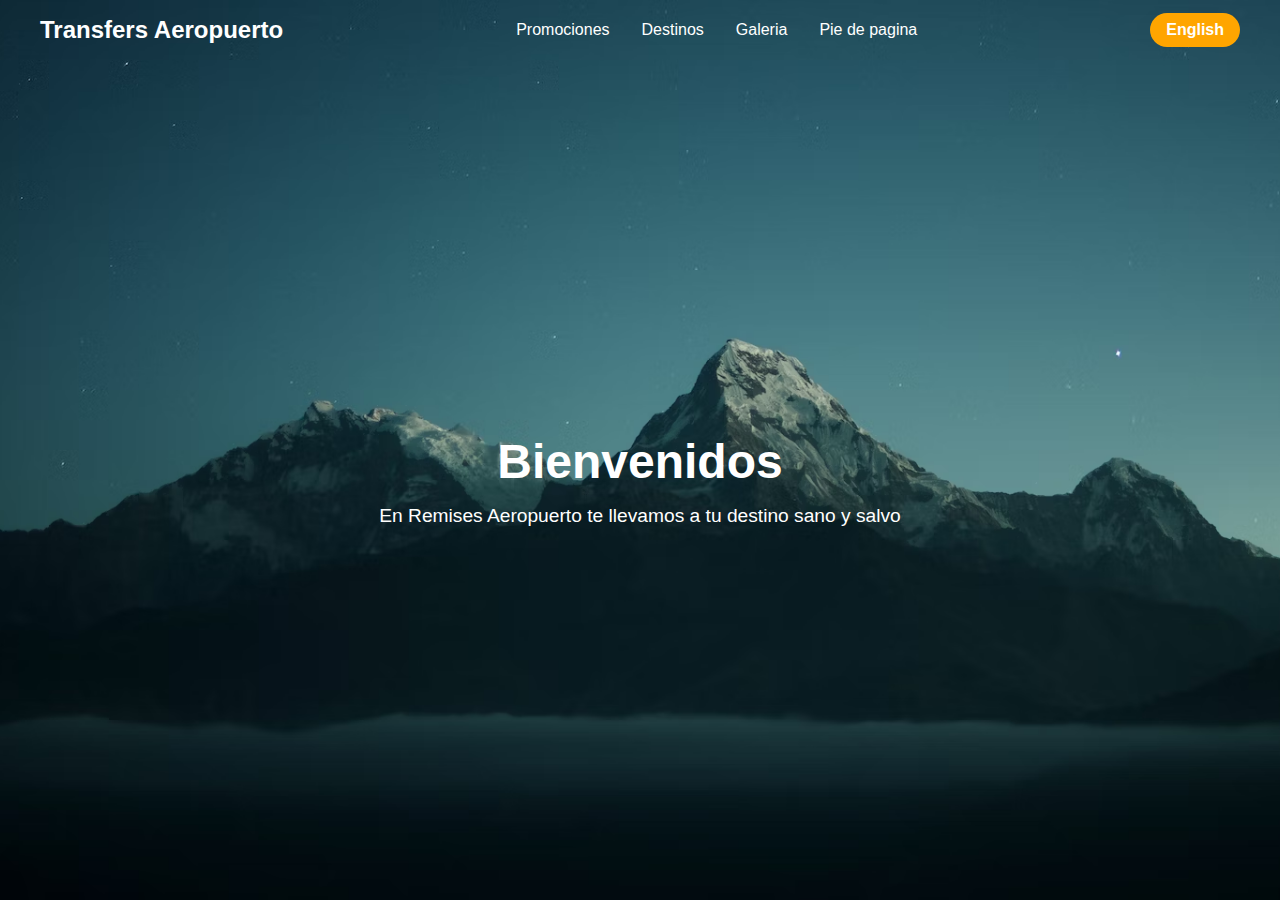
==== index.html @ 526e6343 "Initial commit" ====
<!DOCTYPE html>
<html lang="en">

<head>
  <meta charset="UTF-8" />
  <meta http-equiv="X-UA-Compatible" content="IE=edge" />
  <meta name="viewport" content="width=device-width, initial-scale=1.0" />
  <link rel="stylesheet" href="https://cdnjs.cloudflare.com/ajax/libs/font-awesome/6.5.1/css/all.min.css"
    integrity="sha512-DTOQO9RWCH3ppGqcWaEA1BIZOC6xxalwEsw9c2QQeAIftl+Vegovlnee1c9QX4TctnWMn13TZye+giMm8e2LwA=="
    crossorigin="anonymous" referrerpolicy="no-referrer" />
  <link rel="stylesheet" href="style.css" />
  <title>Responsive Navbar</title>
</head>

<body>

  <header>
    <div class="navbar">
      <div class="logo"><a href="#">Transfers Aeropuerto</a></div>
      <ul class="links">
        <li><a href="#">Promociones</a></li>
        <li><a href="#">Destinos</a></li>
        <li><a href="#">Galeria</a></li>
        <li><a href="#">Pie de pagina</a></li>
      </ul>
      <a href="#" class="action_btn">English</a>
      <div class="toggle_btn">
        <i class="fa-solid fa-bars"></i>
      </div>
    </div>

    <div class="dropdown_menu">
      <ul class="links">
        <li><a href="#">Promociones</a></li>
        <li><a href="#">Destinos</a></li>
        <li><a href="#">Galeria</a></li>
        <li><a href="#">Pie de pagina</a></li>
        <li><a href="#" class="action_btn">English</a></li>
      </ul>
    </div>

    <main>
      <section id="hero">
        <h1>Bienvenidos</h1>
        <p>
          En Remises Aeropuerto te llevamos a tu destino sano y salvo
        </p>
      </section>
    </main>

  </header>

  <script>
    const toggleBtn = document.querySelector('.toggle_btn')
    const toggleBtnIcon = document.querySelector('.toggle_btn i')
    const dropDownMenu = document.querySelector('.dropdown_menu')

    toggleBtn.onclick = function () {
      dropDownMenu.classList.toggle('open')
      const isOpen = dropDownMenu.classList.contains('open')

      toggleBtnIcon.classList = isOpen
        ? 'fa-solid fa-xmark'
        : 'fa-solid fa-bars'
    }
  </script>
</body>

</html>
---- style.css ----
* {
  margin: 0;
  padding: 0;
  box-sizing: border-box;
  font-family: 'Open Sans', sans-serif;
}

header{
  height: 100vh;
  background-image: url(./img/photo-1485470733090-0aae1788d5af.avif);
  background-size: cover;
  background-position: center;
}

.navbar li{
  list-style: none;
}

.navbar a{
  text-decoration: none;
  color: #fff;
  font-size: 1rem;
}

a:hover{
  color: orange;
}

header{
  position: relative;
  padding: 0 2rem;
}

.navbar{
  width: 100%;
  height: 60px;
  max-width: 1200px;
  margin: 0 auto;
  display: flex;
  align-items: center;
  justify-content: space-between;
}

.navbar .logo a{
  font-size: 1.5rem;
  font-weight: bold;
}

.navbar .links{
  display: flex;
  gap: 2rem;
}

.navbar .toggle_btn{
  color: #fff;
  font-size: 1.5rem;
  cursor: pointer;
  display: none;
}

.action_btn{
  background-color: orange;
  color: #fff;
  padding: 0.5rem 1rem;
  border: none;
  outline: none;
  border-radius: 20px;
  font-size: 0.8rem;
  font-weight: bold;
  cursor: pointer;
  transition: scale 0.2 ease;
}

.action_btn:hover{
  scale: 1.05;
  color: #fff;
}

.action_btn:active{
  scale: 0.95;
}

/*DROPDOWN MENU*/
.dropdown_menu{
  display: none;
  position: absolute;
  right: 2rem;
  top: 60px;
  height: 0;
  width: 300px;
  background: rgba(255, 255, 255, 0.1);
  backdrop-filter: blur(15px);
  border-radius: 10px;
  overflow: hidden;
  transition: height 0.2s cubic-bezier(0.175, 0.885, 0.32, 1.275);
}

.dropdown_menu.open{
  height: 240px;
}

.dropdown_menu li{
  padding: 0.7rem;
  display: flex;
  align-items: center;
  justify-content: center;  
}

.dropdown_menu .action_btn{
  width: 100%;
  display: flex;
  justify-content: center;
}

.dropdown_menu li a, .action_btn{
  text-decoration: none;
  color: #fff;
}

/*HERO*/
#hero{
  height: calc(100vh - 60px);
  display: flex;
  flex-direction: column;
  align-items: center;
  justify-content: center;
  text-align: center;
}

#hero h1{
  font-size: 3rem;
  margin-bottom: 1rem;
  color: #fff;
}

#hero p{
  font-size: 1.2rem;
  color: #fff;
}

/*DISEÑO RESPONSIVO*/
@media (max-width: 992px){

  .navbar .links, .navbar .action_btn{
    display: none;
  }

  .navbar .toggle_btn{
    display: block;
  }

  .dropdown_menu{
    display: block;
  }

}

@media (max-width: 576px){
  .dropdown_menu{
    left: 2rem;
    width: unset;
  }
}
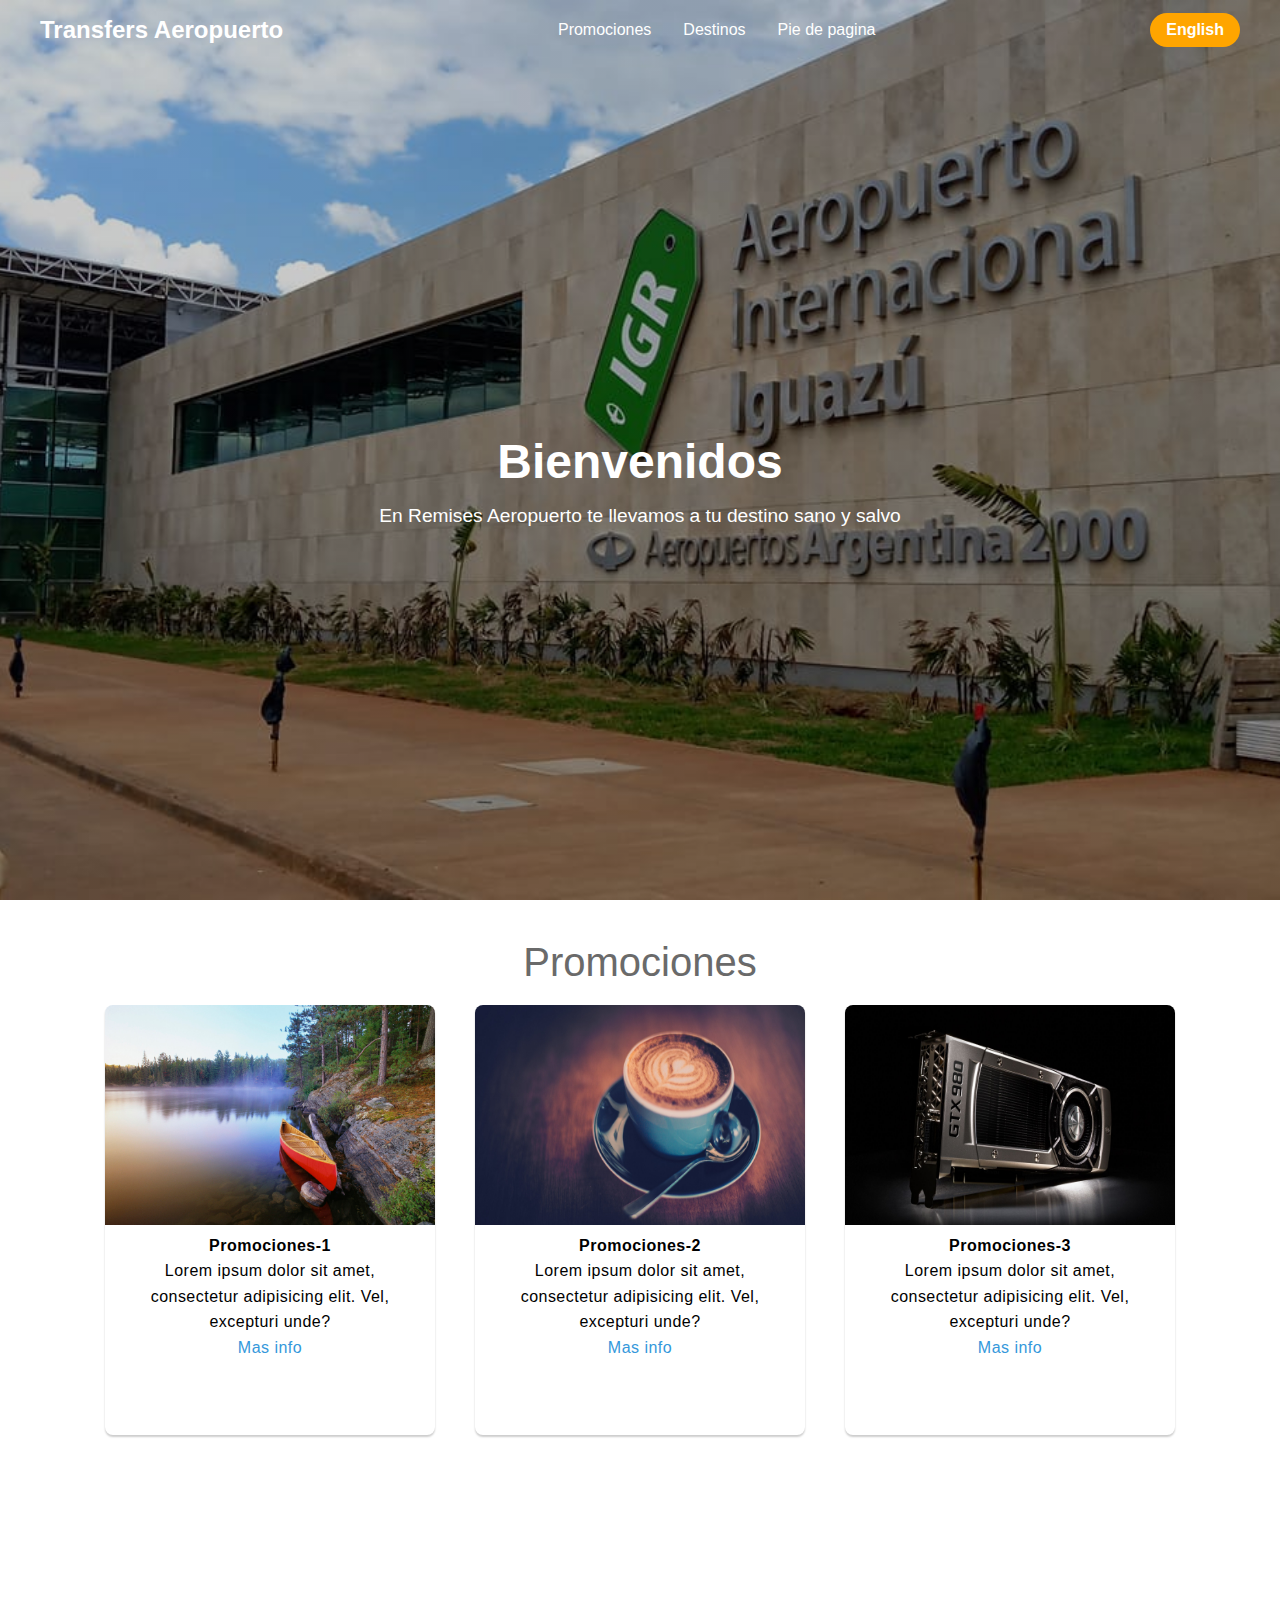
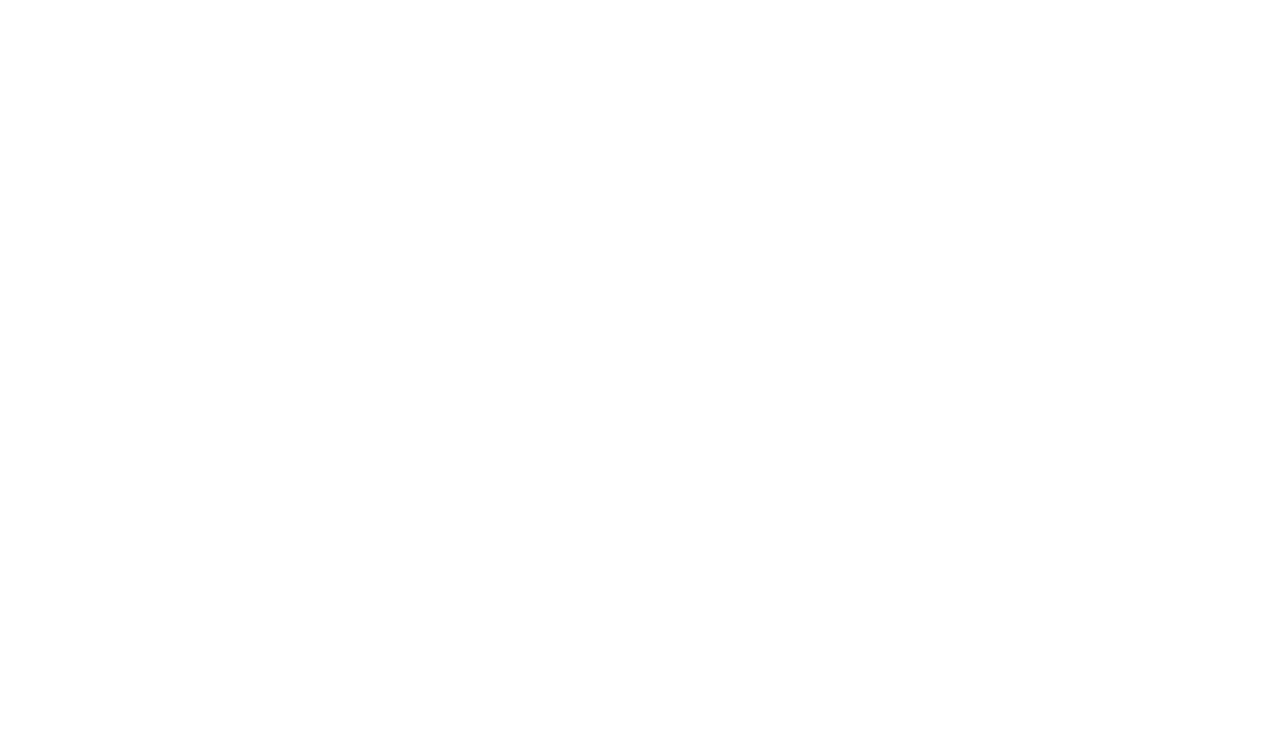
==== commit 5db855d4: "actualizacion-2" ====
--- a/index.html
+++ b/index.html
@@ -16,14 +16,13 @@
 
   <header>
     <div class="navbar">
-      <div class="logo"><a href="#">Transfers Aeropuerto</a></div>
+      <div class="logo"><a href="index.html">Transfers Aeropuerto</a></div>
       <ul class="links">
         <li><a href="#">Promociones</a></li>
         <li><a href="#">Destinos</a></li>
-        <li><a href="#">Galeria</a></li>
         <li><a href="#">Pie de pagina</a></li>
       </ul>
-      <a href="#" class="action_btn">English</a>
+      <a href="ingles.html" class="action_btn">English</a>
       <div class="toggle_btn">
         <i class="fa-solid fa-bars"></i>
       </div>
@@ -33,9 +32,8 @@
       <ul class="links">
         <li><a href="#">Promociones</a></li>
         <li><a href="#">Destinos</a></li>
-        <li><a href="#">Galeria</a></li>
         <li><a href="#">Pie de pagina</a></li>
-        <li><a href="#" class="action_btn">English</a></li>
+        <li><a href="ingles.html" class="action_btn">English</a></li>
       </ul>
     </div>
 
@@ -47,8 +45,38 @@
         </p>
       </section>
     </main>
+  </header>
 
-  </header>
+  <h1 class="title">Promociones</h1>
+
+  <div class="container">
+
+    <div class="card">
+      <img src="./img/img1.jpg">
+      <h4>Promociones-1</h4>
+      <p>Lorem ipsum dolor sit amet, consectetur adipisicing elit. Vel, excepturi unde?</p>
+      <a href="#" target="_blank">Mas info</a>
+    </div>
+
+    <div class="card">
+      <img src="./img/img2.jpg">
+      <h4>Promociones-2</h4>
+      <p>Lorem ipsum dolor sit amet, consectetur adipisicing elit. Vel, excepturi unde?</p>
+      <a href="#" target="_blank">Mas info</a>
+    </div>
+
+    <div class="card">
+      <img src="./img/img3.jpg">
+      <h4>Promociones-3</h4>
+      <p>Lorem ipsum dolor sit amet, consectetur adipisicing elit. Vel, excepturi unde?</p>
+      <a href="#" target="_blank">Mas info</a>
+    </div>
+
+  </div>
+  </div>
+
+  <section id="hola">
+  </section>
 
   <script>
     const toggleBtn = document.querySelector('.toggle_btn')
--- a/style.css
+++ b/style.css
@@ -5,33 +5,38 @@
   font-family: 'Open Sans', sans-serif;
 }
 
-header{
+header {
   height: 100vh;
-  background-image: url(./img/photo-1485470733090-0aae1788d5af.avif);
+  width: 100%;
+  background-image: linear-gradient(0deg,
+      rgba(0, 0, 0, 0.2),
+      rgba(0, 0, 0, 0.2)), url(./img/aeropuerto.jpg);
   background-size: cover;
+  background-repeat: no-repeat;
+  background-attachment: fixed;
   background-position: center;
 }
 
-.navbar li{
+.navbar li {
   list-style: none;
 }
 
-.navbar a{
+.navbar a {
   text-decoration: none;
   color: #fff;
   font-size: 1rem;
 }
 
-a:hover{
+a:hover {
   color: orange;
 }
 
-header{
+header {
   position: relative;
   padding: 0 2rem;
 }
 
-.navbar{
+.navbar {
   width: 100%;
   height: 60px;
   max-width: 1200px;
@@ -41,24 +46,24 @@
   justify-content: space-between;
 }
 
-.navbar .logo a{
+.navbar .logo a {
   font-size: 1.5rem;
   font-weight: bold;
 }
 
-.navbar .links{
+.navbar .links {
   display: flex;
   gap: 2rem;
 }
 
-.navbar .toggle_btn{
+.navbar .toggle_btn {
   color: #fff;
   font-size: 1.5rem;
   cursor: pointer;
   display: none;
 }
 
-.action_btn{
+.action_btn {
   background-color: orange;
   color: #fff;
   padding: 0.5rem 1rem;
@@ -71,17 +76,17 @@
   transition: scale 0.2 ease;
 }
 
-.action_btn:hover{
+.action_btn:hover {
   scale: 1.05;
   color: #fff;
 }
 
-.action_btn:active{
+.action_btn:active {
   scale: 0.95;
 }
 
 /*DROPDOWN MENU*/
-.dropdown_menu{
+.dropdown_menu {
   display: none;
   position: absolute;
   right: 2rem;
@@ -95,30 +100,31 @@
   transition: height 0.2s cubic-bezier(0.175, 0.885, 0.32, 1.275);
 }
 
-.dropdown_menu.open{
-  height: 240px;
-}
-
-.dropdown_menu li{
+.dropdown_menu.open {
+  height: 180px;
+}
+
+.dropdown_menu li {
   padding: 0.7rem;
   display: flex;
   align-items: center;
-  justify-content: center;  
-}
-
-.dropdown_menu .action_btn{
-  width: 100%;
-  display: flex;
-  justify-content: center;
-}
-
-.dropdown_menu li a, .action_btn{
+  justify-content: center;
+}
+
+.dropdown_menu .action_btn {
+  width: 100%;
+  display: flex;
+  justify-content: center;
+}
+
+.dropdown_menu li a,
+.action_btn {
   text-decoration: none;
   color: #fff;
 }
 
 /*HERO*/
-#hero{
+#hero {
   height: calc(100vh - 60px);
   display: flex;
   flex-direction: column;
@@ -127,37 +133,119 @@
   text-align: center;
 }
 
-#hero h1{
+#hero h1 {
   font-size: 3rem;
   margin-bottom: 1rem;
   color: #fff;
 }
 
-#hero p{
+#hero p {
   font-size: 1.2rem;
   color: #fff;
 }
 
 /*DISEÑO RESPONSIVO*/
-@media (max-width: 992px){
-
-  .navbar .links, .navbar .action_btn{
+@media (max-width: 992px) {
+
+  .navbar .links,
+  .navbar .action_btn {
     display: none;
   }
 
-  .navbar .toggle_btn{
+  .navbar .toggle_btn {
     display: block;
   }
 
-  .dropdown_menu{
+  .dropdown_menu {
     display: block;
   }
 
 }
 
-@media (max-width: 576px){
-  .dropdown_menu{
+@media (max-width: 576px) {
+  .dropdown_menu {
     left: 2rem;
     width: unset;
   }
-}+}
+
+/*Cards*/
+.container{
+  width: 100%;
+  height: 100%;
+  font-family: sans-serif;
+  letter-spacing: 0.03em;
+  line-height: 1.6;
+  font-family: 'Open Sans', sans-serif;
+}
+
+.title{
+  text-align: center;
+  font-size: 40px;
+  color: #6a6a6a;
+  margin-top: 40px;
+  font-weight: 100;
+  font-family: 'Roboto', sans-serif;
+}
+
+
+.container{
+  width: 100%;
+  max-width: 1200px;
+  height: auto;
+  display: flex;
+  flex-wrap: wrap;
+  justify-content: center;
+  margin: auto;
+}
+
+.container .card{
+  width: 330px;
+  height: 430px;
+  border-radius: 8px;
+  box-shadow: 0 2px 2px rgba(0, 0, 0, 0.2);
+  overflow: hidden;
+  margin: 20px;
+  text-align: center;
+  transition: all 0.25s;
+}
+
+.container .card:hover{
+  transform: translateY(-15px);
+  box-shadow: 0 12px 16px rgba(0, 0, 0, 0.2);
+}
+
+.container .card img{
+  width: 330px;
+  height: 220px;
+}
+
+
+.container .card h4{
+  font-weight: 600;
+}
+
+.container .card p{
+  padding: 0 1rem;
+  font-size: 16px;
+  font-weight: 300;
+}
+
+.container .card a {
+  font-weight: 500;
+  text-decoration: none;
+  color: #3498db;
+}
+
+#hola {
+  width: 100%;
+  height: 100vh;
+  background-image: linear-gradient(0deg,
+      rgba(0, 0, 0, 0.2),
+      rgba(0, 0, 0, 0.2)), url(./img/aeropuerto.jpg);
+  background-size: cover;
+  background-repeat: no-repeat;
+  background-position: center;
+  background-attachment: fixed;
+}
+
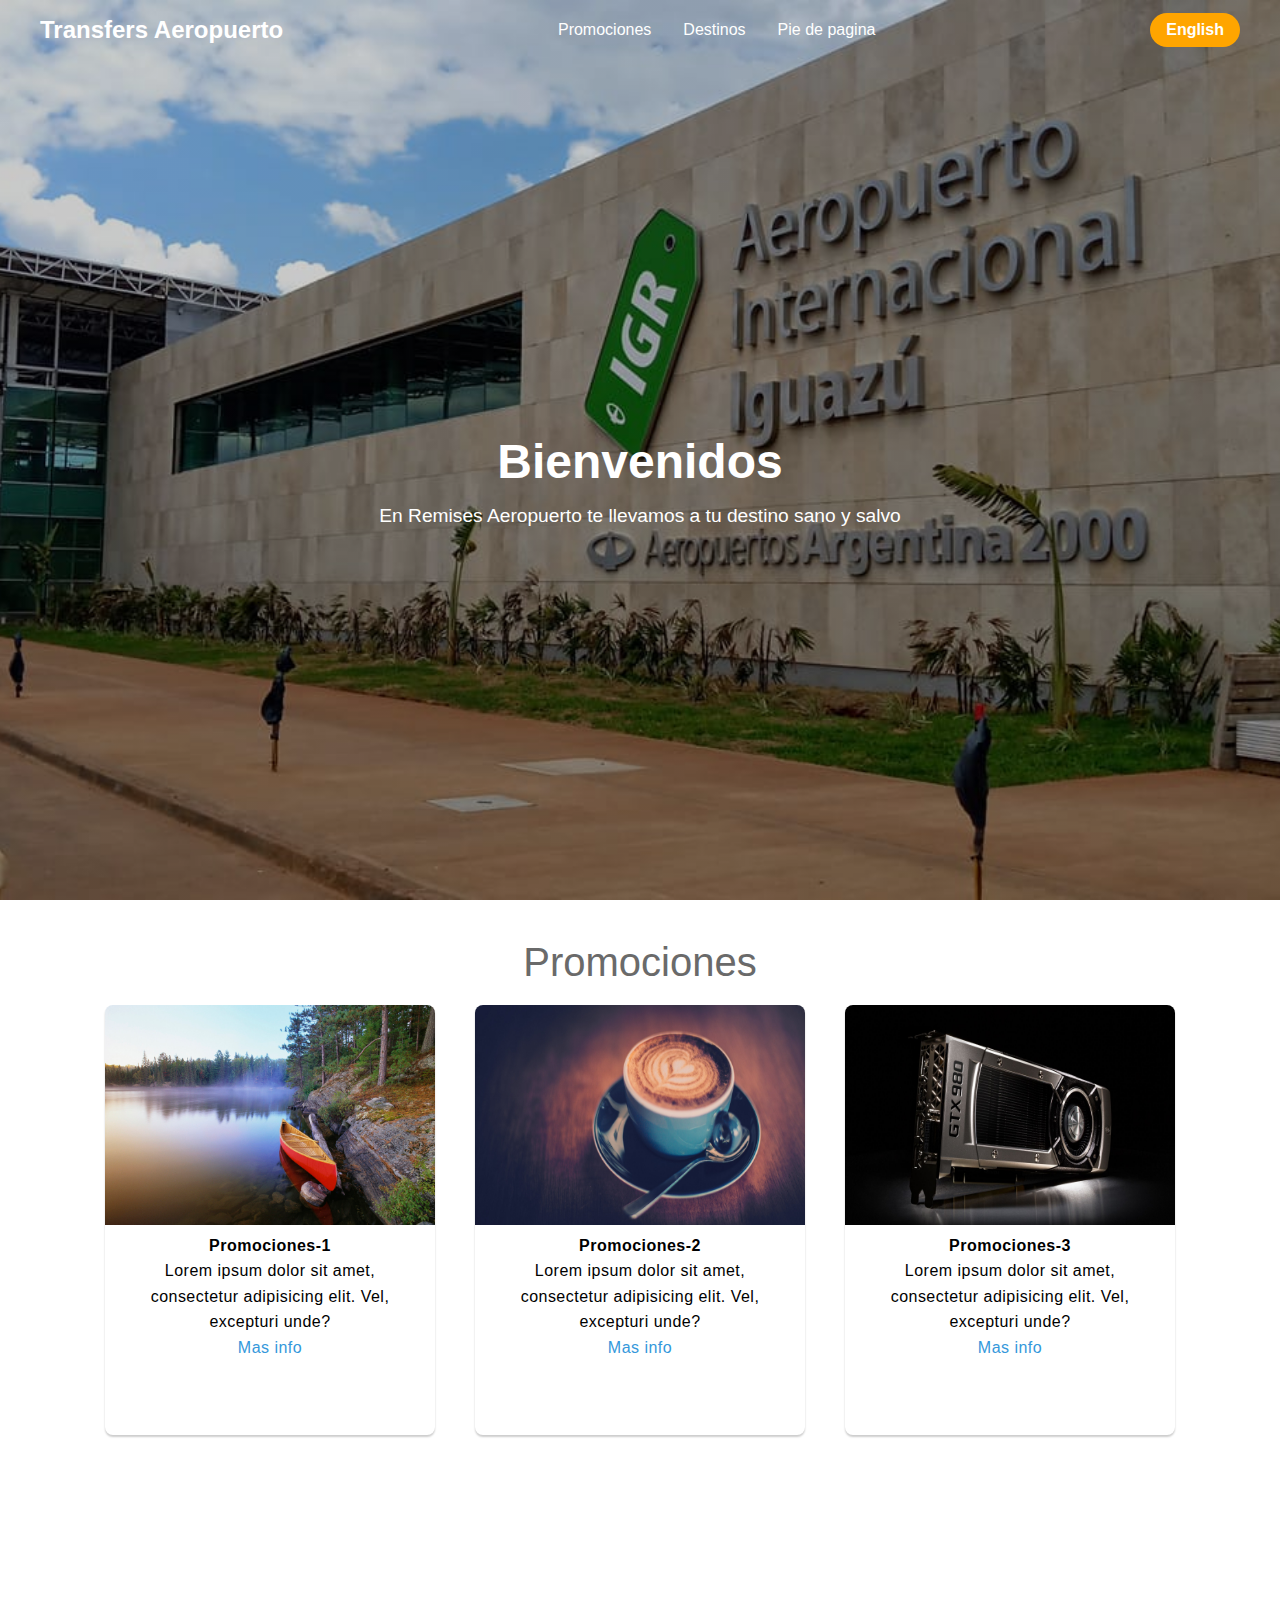
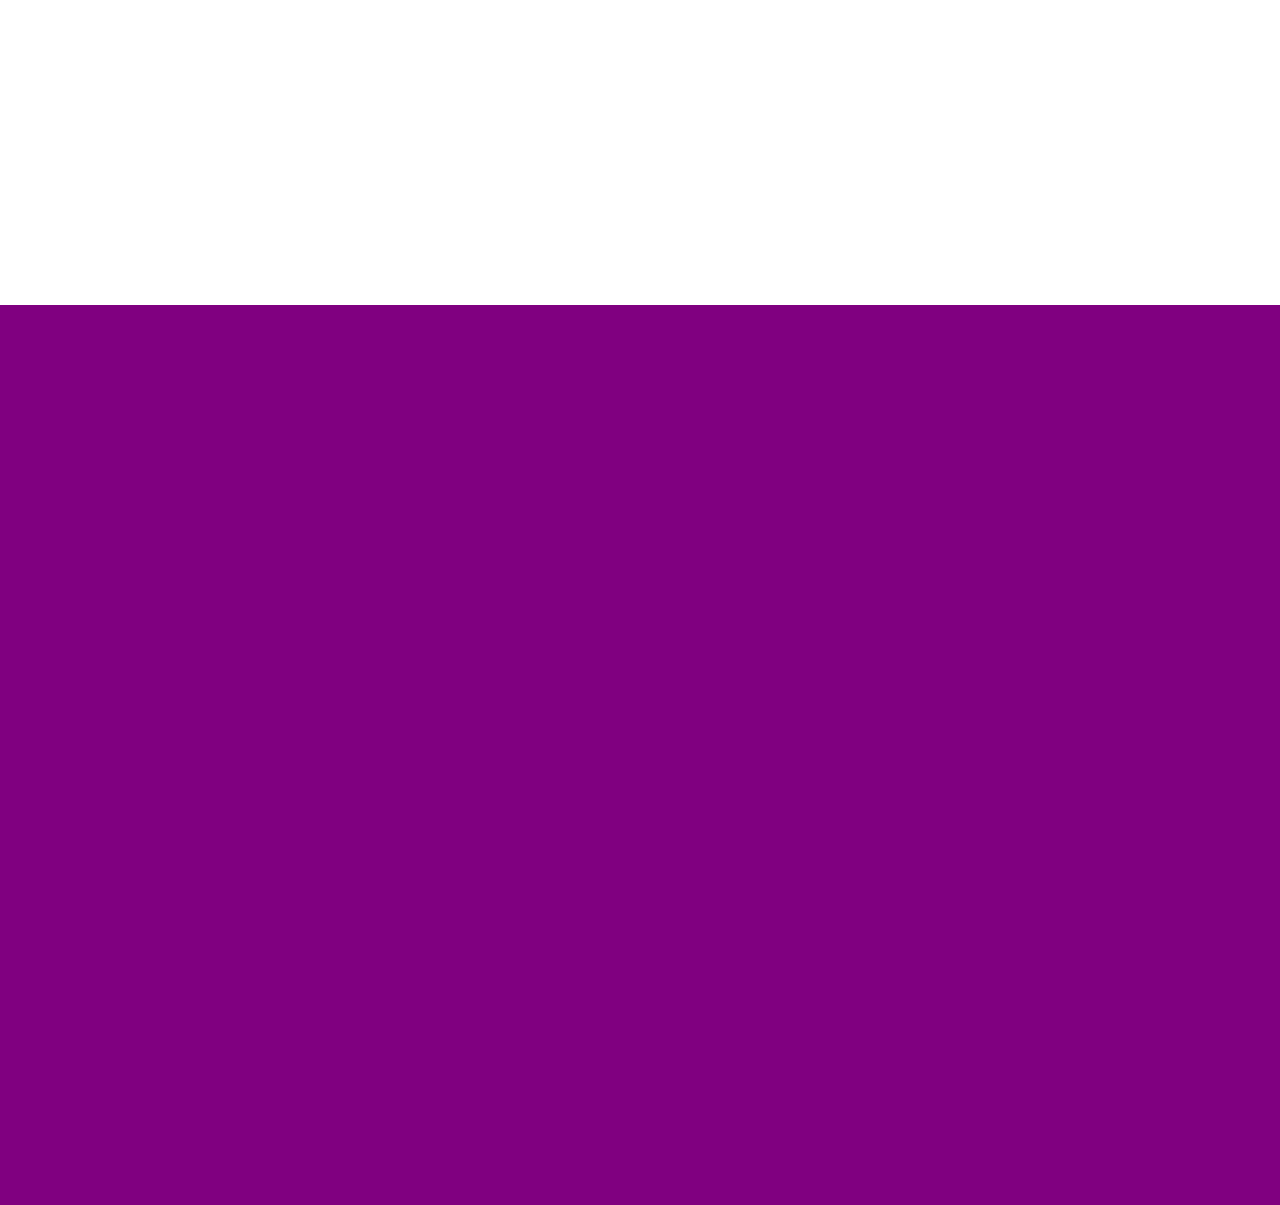
==== commit 78f85d3e: "3" ====
--- a/index.html
+++ b/index.html
@@ -18,8 +18,8 @@
     <div class="navbar">
       <div class="logo"><a href="index.html">Transfers Aeropuerto</a></div>
       <ul class="links">
-        <li><a href="#">Promociones</a></li>
-        <li><a href="#">Destinos</a></li>
+        <li><a href="#promociones">Promociones</a></li>
+        <li><a href="#viaje-seguro">Destinos</a></li>
         <li><a href="#">Pie de pagina</a></li>
       </ul>
       <a href="ingles.html" class="action_btn">English</a>
@@ -30,8 +30,8 @@
 
     <div class="dropdown_menu">
       <ul class="links">
-        <li><a href="#">Promociones</a></li>
-        <li><a href="#">Destinos</a></li>
+        <li><a href="#promociones">Promociones</a></li>
+        <li><a href="#viaje-seguro">Destinos</a></li>
         <li><a href="#">Pie de pagina</a></li>
         <li><a href="ingles.html" class="action_btn">English</a></li>
       </ul>
@@ -49,7 +49,7 @@
 
   <h1 class="title">Promociones</h1>
 
-  <div class="container">
+  <section id="promociones">
 
     <div class="card">
       <img src="./img/img1.jpg">
@@ -72,10 +72,16 @@
       <a href="#" target="_blank">Mas info</a>
     </div>
 
-  </div>
-  </div>
+  </section>
 
-  <section id="hola">
+  <section id="viaje-seguro">
+    <main>
+      <h1>Obtenga la mejor experiencia de viaje</h1>
+    </main>
+  </section>
+
+  <section id="destinos">
+
   </section>
 
   <script>
--- a/style.css
+++ b/style.css
@@ -170,7 +170,7 @@
 }
 
 /*Cards*/
-.container{
+#promociones{
   width: 100%;
   height: 100%;
   font-family: sans-serif;
@@ -189,7 +189,7 @@
 }
 
 
-.container{
+#promociones{
   width: 100%;
   max-width: 1200px;
   height: auto;
@@ -199,7 +199,7 @@
   margin: auto;
 }
 
-.container .card{
+#promociones .card{
   width: 330px;
   height: 430px;
   border-radius: 8px;
@@ -210,36 +210,36 @@
   transition: all 0.25s;
 }
 
-.container .card:hover{
+#promociones .card:hover{
   transform: translateY(-15px);
   box-shadow: 0 12px 16px rgba(0, 0, 0, 0.2);
 }
 
-.container .card img{
+#promociones .card img{
   width: 330px;
   height: 220px;
 }
 
 
-.container .card h4{
+#promociones .card h4{
   font-weight: 600;
 }
 
-.container .card p{
+#promociones .card p{
   padding: 0 1rem;
   font-size: 16px;
   font-weight: 300;
 }
 
-.container .card a {
+#promociones .card a {
   font-weight: 500;
   text-decoration: none;
   color: #3498db;
 }
 
-#hola {
-  width: 100%;
-  height: 100vh;
+#viaje-seguro {
+  width: 100%;
+  height: 50vh;
   background-image: linear-gradient(0deg,
       rgba(0, 0, 0, 0.2),
       rgba(0, 0, 0, 0.2)), url(./img/aeropuerto.jpg);
@@ -249,3 +249,18 @@
   background-attachment: fixed;
 }
 
+#viaje-seguro{
+  display: flex;
+  flex-direction: column;
+  align-items: center;
+  justify-content: center;
+  align-items: center;
+  color: #fff;
+  font-family: 'Roboto', sans-serif;
+}
+
+#destinos{
+  width: 100%;
+  height: 100vh;
+  background-color: purple;
+}
